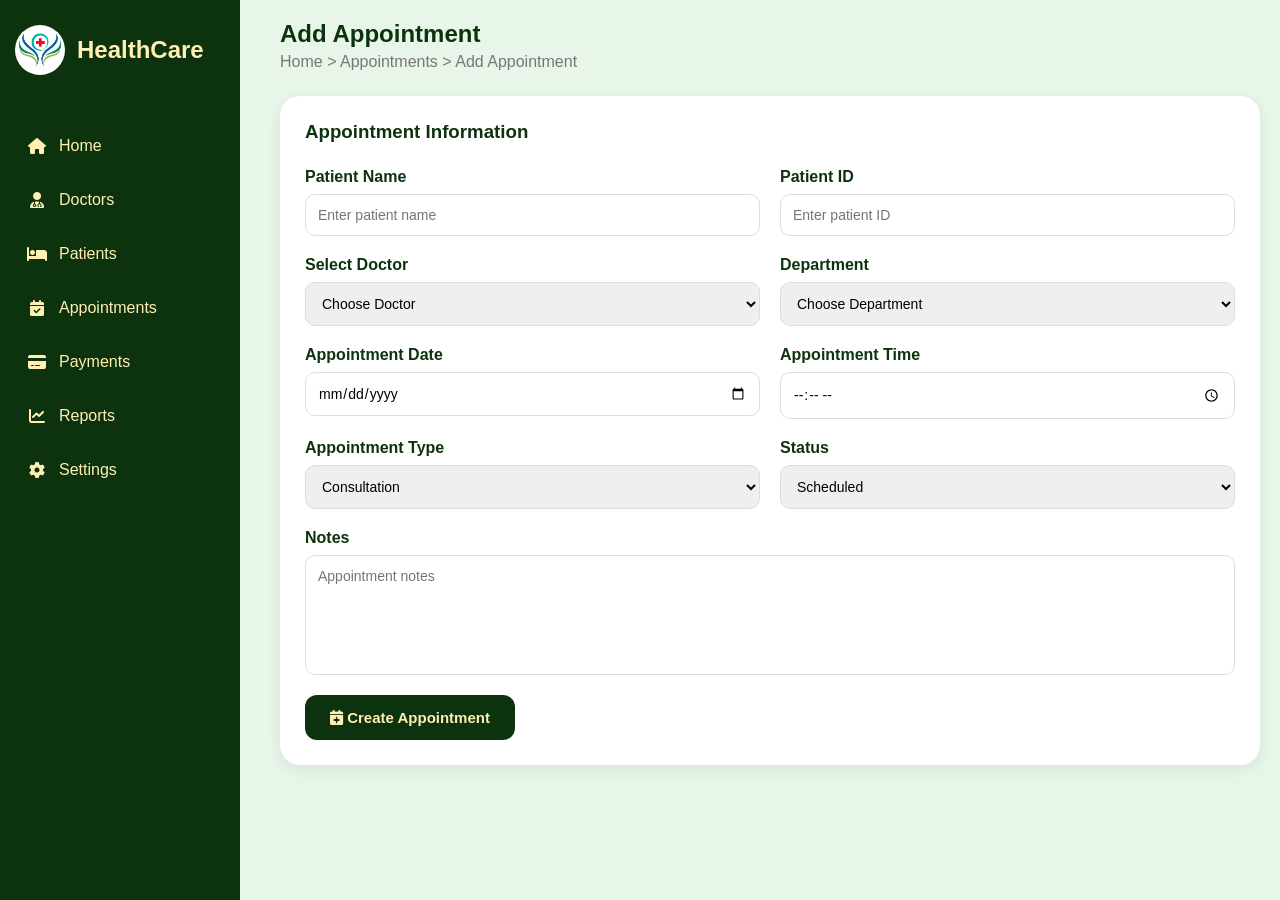
==== add-appointment.html @ 7341560a "update project" ====
<!DOCTYPE html>
<html lang="en">
<head>
    <meta charset="UTF-8">
    <meta name="viewport" content="width=device-width, initial-scale=1.0">
    <title>Hospital Management System</title>

    <link rel="stylesheet" href="style.css">

    <link rel="stylesheet"
    href="https://cdnjs.cloudflare.com/ajax/libs/font-awesome/6.5.2/css/all.min.css">

<style>
*{
    margin:0;
    padding:0;
    box-sizing:border-box;
    font-family:Arial, sans-serif;
}

body{
    background:#e8f6e9;
}

.dashboard{
    display:flex;
    min-height:100vh;
}

/* menu */

.sidebar{
    width:240px;
    background:#0d330e;
    color:#ffefb3;
    padding:25px 15px;
    position:fixed;
    top:0;
    left:0;
    height:100vh;
}

.logo{
    display:flex;
    align-items:center;
    gap:12px;
    margin-bottom:50px;
}

.logo img{
    width:50px;
    height:50px;
    object-fit:contain;
}

.logo span{
    font-size:24px;
    font-weight:bold;
}

.menu{
    list-style:none;
}

.menu li{
    margin-bottom:12px;
}

.menu li a{
    display:flex;
    align-items:center;
    gap:12px;
    text-decoration:none;
    color:#ffefb3;
    padding:12px;
    border-radius:10px;
    transition:.3s;
}

.menu li a:hover{
    background:#ffefb3;
    color:#0d330e;
}

.menu li a i{
    width:20px;
    text-align:center;
}

/* main */

.main-content{
    margin-left:260px;
    width:calc(100% - 260px);
    padding:20px;
    box-sizing: border-box;
}
.appointment-page{
    display:flex;
    flex-direction:column;
    gap:25px;
}

.page-header h2{
    color:#0d330e;
    margin-bottom:5px;
}

.page-header p{
    color:#777;
}

.appointment-card{
    background:#fff;
    padding:25px;
    border-radius:20px;
    box-shadow:0 4px 15px rgba(0,0,0,.08);
}

.appointment-card h3{
    color:#0d330e;
    margin-bottom:25px;
}

.appointment-form{
    display:grid;
    grid-template-columns:repeat(2,1fr);
    gap:20px;
}

.form-group{
    display:flex;
    flex-direction:column;
}

.form-group label{
    margin-bottom:8px;
    color:#0d330e;
    font-weight:600;
}

.form-group input,
.form-group select,
.form-group textarea{
    padding:12px;
    border:1px solid #ddd;
    border-radius:10px;
    outline:none;
    font-size:14px;
}

.form-group input:focus,
.form-group select:focus,
.form-group textarea:focus{
    border-color:#0d330e;
}

.form-group textarea{
    height:120px;
    resize:none;
}

.full-width{
    grid-column:1 / -1;
}

.save-btn{
    background:#0d330e;
    color:#ffefb3;
    border:none;
    padding:14px 25px;
    border-radius:12px;
    cursor:pointer;
    font-size:15px;
    font-weight:bold;
}

.save-btn:hover{
    background:#145017;
}
</style>
</head>
<body>
    <div class="dashboard">
        <aside class="sidebar">
            <div class="logo">
                <img src="pic/abstract-wings-cross-healthcare-icon_1034893-5577.jpg" alt="">
                <span>HealthCare</span>
            </div>
            <ul class="menu">
                <li>
                    <a href="index.html">
                        <i class="fa-solid fa-house"></i>
                        Home
                    </a>
                </li>
                <li>
                    <a href="doctors.html">
                        <i class="fa-solid fa-user-doctor"></i>
                        Doctors
                    </a>
                </li>
                <li>
                    <a href="patients.html">
                        <i class="fa-solid fa-bed"></i>
                        Patients
                    </a>
                </li>
                <li>
                    <a href="appointment.html">
                        <i class="fa-solid fa-calendar-check"></i>
                        Appointments
                    </a>
                </li>
                <li>
                    <a href="patients.html">
                        <i class="fa-solid fa-credit-card"></i>
                        Payments
                    </a>
                </li>
                <li>
                    <a href="report.html">
                        <i class="fa-solid fa-chart-line"></i>
                        Reports
                    </a>
                </li>
                <li>
                    <a href="setting.html">
                        <i class="fa-solid fa-gear"></i>
                        Settings
                    </a>
                </li>
            </ul>
        </aside>
        <main class="main-content">
            <div class="appointment-page">

                <div class="page-header">
                    <div>
                        <h2>Add Appointment</h2>
                        <p>Home > Appointments > Add Appointment</p>
                    </div>
                </div>
            
                <div class="appointment-card">
            
                    <h3>Appointment Information</h3>
            
                    <form class="appointment-form">
            
                        <div class="form-group">
                            <label>Patient Name</label>
                            <input type="text" placeholder="Enter patient name">
                        </div>
            
                        <div class="form-group">
                            <label>Patient ID</label>
                            <input type="text" placeholder="Enter patient ID">
                        </div>
            
                        <div class="form-group">
                            <label>Select Doctor</label>
                            <select>
                                <option>Choose Doctor</option>
                                <option>Dr. Sarah Johnson</option>
                                <option>Dr. Michael Brown</option>
                                <option>Dr. David Wilson</option>
                            </select>
                        </div>
            
                        <div class="form-group">
                            <label>Department</label>
                            <select>
                                <option>Choose Department</option>
                                <option>Cardiology</option>
                                <option>Neurology</option>
                                <option>Orthopedics</option>
                                <option>Dermatology</option>
                            </select>
                        </div>
            
                        <div class="form-group">
                            <label>Appointment Date</label>
                            <input type="date">
                        </div>
            
                        <div class="form-group">
                            <label>Appointment Time</label>
                            <input type="time">
                        </div>
            
                        <div class="form-group">
                            <label>Appointment Type</label>
                            <select>
                                <option>Consultation</option>
                                <option>Follow Up</option>
                                <option>Emergency</option>
                                <option>Checkup</option>
                            </select>
                        </div>
            
                        <div class="form-group">
                            <label>Status</label>
                            <select>
                                <option>Scheduled</option>
                                <option>Pending</option>
                                <option>Completed</option>
                                <option>Cancelled</option>
                            </select>
                        </div>
            
                        <div class="form-group full-width">
                            <label>Notes</label>
                            <textarea placeholder="Appointment notes"></textarea>
                        </div>
            
                        <div class="full-width">
                            <button type="submit" class="save-btn">
                                <i class="fa-solid fa-calendar-plus"></i>
                                Create Appointment
                            </button>
                        </div>
            
                    </form>
            
                </div>
            
            </div>
        </main>
</body>
</html>
---- style.css ----
*{
    margin:0;
    padding:0;
    box-sizing:border-box;
    font-family:Arial, sans-serif;
}

body{
    background:#e8f6e9;
}

.dashboard{
    display:flex;
    min-height:100vh;
}

/* menu*/

.sidebar{
    width:240px;
    background:#0d330e;
    color:#ffefb3;
    padding:25px 15px;
    position:fixed;
    top:0;
    left:0;
    height:100vh;
}

.logo{
    display:flex;
    align-items:center;
    gap:12px;
    margin-bottom:50px;
}

.logo img{
    width:50px;
    height:50px;
    border-radius: 50%;
    object-fit:contain;
}

.logo span{
    font-size:24px;
    font-weight:bold;
}

.menu{
    list-style:none;
}

.menu li{
    margin-bottom:12px;
}

.menu li a{
    display:flex;
    align-items:center;
    gap:12px;
    text-decoration:none;
    color:#ffefb3;
    padding:12px;
    border-radius:10px;
    transition:.3s;
}

.menu li a:hover{
    background:#ffefb3;
    color:#0d330e;
}

.menu li a i{
    width:20px;
    text-align:center;
}

/* main */

.main-content{
    margin-left:240px;
    width:calc(100% - 240px);
    padding:25px;
    box-sizing: border-box;
}

.top-bar{
    display:flex;
    justify-content:space-between;
    align-items:center;
    margin-bottom:30px;
}

.top-bar h2{
    color:#0d330e;
    margin-bottom:5px;
}

.top-bar p{
    color:#666;
}

.top-right{
    display:flex;
    align-items:center;
    gap:20px;
}
.search{
    position:relative;
}

.search i{
    position:absolute;
    left:15px;
    top:50%;
    transform:translateY(-50%);
    color:#888;
}

.search input{
    width:320px;
    padding:12px 15px 12px 45px;
    border:none;
    border-radius:30px;
    outline:none;
    background:white;
    box-shadow:0 3px 12px rgba(0,0,0,.08);
}
.admin-box{
    display:flex;
    align-items:center;
    gap:12px;
    background:white;
    padding:10px 15px;
    border-radius:15px;
    box-shadow:0 3px 10px rgba(0,0,0,.08);
}

.admin-box img{
    width:45px;
    height:45px;
    border-radius:50%;
}

.admin-info h4{
    color:#0d330e;
    margin-bottom:2px;
}

.admin-info p{
    font-size:12px;
    color:#777;
}

.admin-box i{
    color:#0d330e;
}
.cards{
    display:flex;
    gap:20px;
    margin-bottom:30px;
}

.card{
    flex:1;
    background:white;
    padding:20px;
    border-radius:15px;
    position:relative;
    box-shadow:0 3px 12px rgba(0,0,0,.08);
    border-top:5px solid #0d330e;
    transition:.3s;
}

.card:hover{
    transform:translateY(-5px);
}

.card h3{
    color:#666;
    margin-bottom:10px;
}

.card h1{
    color:#0d330e;
}

.card-icon{
    position:absolute;
    top:20px;
    right:20px;
    width:50px;
    height:50px;
    background:#e8f6e9;
    border-radius:50%;
    display:flex;
    justify-content:center;
    align-items:center;
}

.card-icon i{
    color:#0d330e;
    font-size:22px;
}

.dashboard-container{
    display:grid;
    grid-template-columns:2fr 1fr;
    gap:20px;
    margin-top:20px;
    flex-wrap: wrap;
}


.card-header{
    padding:15px 20px;
    border-bottom:1px solid #eee;
    display:flex;
    justify-content:space-between;
    align-items:center;
}

.card-header button{
    background:#0d330e;
    color:white;
    border:none;
    padding:8px 14px;
    border-radius:4px;
    cursor:pointer;
}

.appointment{
    display:flex;
    justify-content:space-between;
    align-items:center;
    padding:15px 20px;
    color: #0d330e;
    border-bottom:1px solid #eee;
}

.avatar{
    width:40px;
    height:40px;
    border-radius:50%;
    background:#0d330e;
    display:flex;
    color: #ffefb3;
    justify-content:center;
    align-items:center;
    font-weight:bold;
}

.take-btn{
    border:2px solid #0d330e;
    background:white;
    color:#0d330e;
    padding:8px 12px;
    border-radius:4px;
    cursor:pointer;
}

.doctor-list{
    max-height:300px;
    overflow-y:auto;
    padding:15px;
    color: #0d330e;
}

.doctor{
    display:flex;
    align-items:center;
    gap:10px;
    margin-bottom:15px;
}

.doctor img{
    width:45px;
    height:45px;
    border-radius:50%;
}

table{
    width:100%;
    border-collapse:collapse;
    color: #0d330e;
}

th,td{
    padding:15px;
    text-align:left;
    border-bottom:1px solid #eee;
}

.badge{
    padding:6px 12px;
    border-radius:20px;
    color: #000;;
    font-size:12px;
}

.yellow{
    border: 2px solid yellow;
}

.red{
    border: 2px solid red;
}

.green{
    border: 2px solid green;
}
.bottom-section{
    display:grid;
    grid-template-columns:2fr 1fr;
    gap:20px;
    margin-top:20px;
}



.hospital-management{
    height:fit-content;
}

.management-content{
    padding:0px;
}

.progress-item{
    margin-bottom:18px;
}

.progress-info{
    display:flex;
    justify-content:space-between;
    margin-bottom:6px;
    font-size:13px;
    font-weight:600;
    color: #0d330e;
}

.progress-bar{
    width:100%;
    height:24px;
    background:#ececec;
    border-radius:5px;
    overflow:hidden;
}

.progress-fill{
    height:100%;
    background: #0d330e;
    display:flex;
    align-items:center;
    justify-content:flex-end;
}



@media(max-width:900px){

    .dashboard-container{
        grid-template-columns:1fr;
    }

}
@media (max-width:1024px){

    .cards{
        flex-wrap:wrap;
    }

    .card{
        min-width:45%;
    }

    .search input{
        width:220px;
    }

    .top-bar{
        flex-wrap:wrap;
        gap:20px;
    }
}
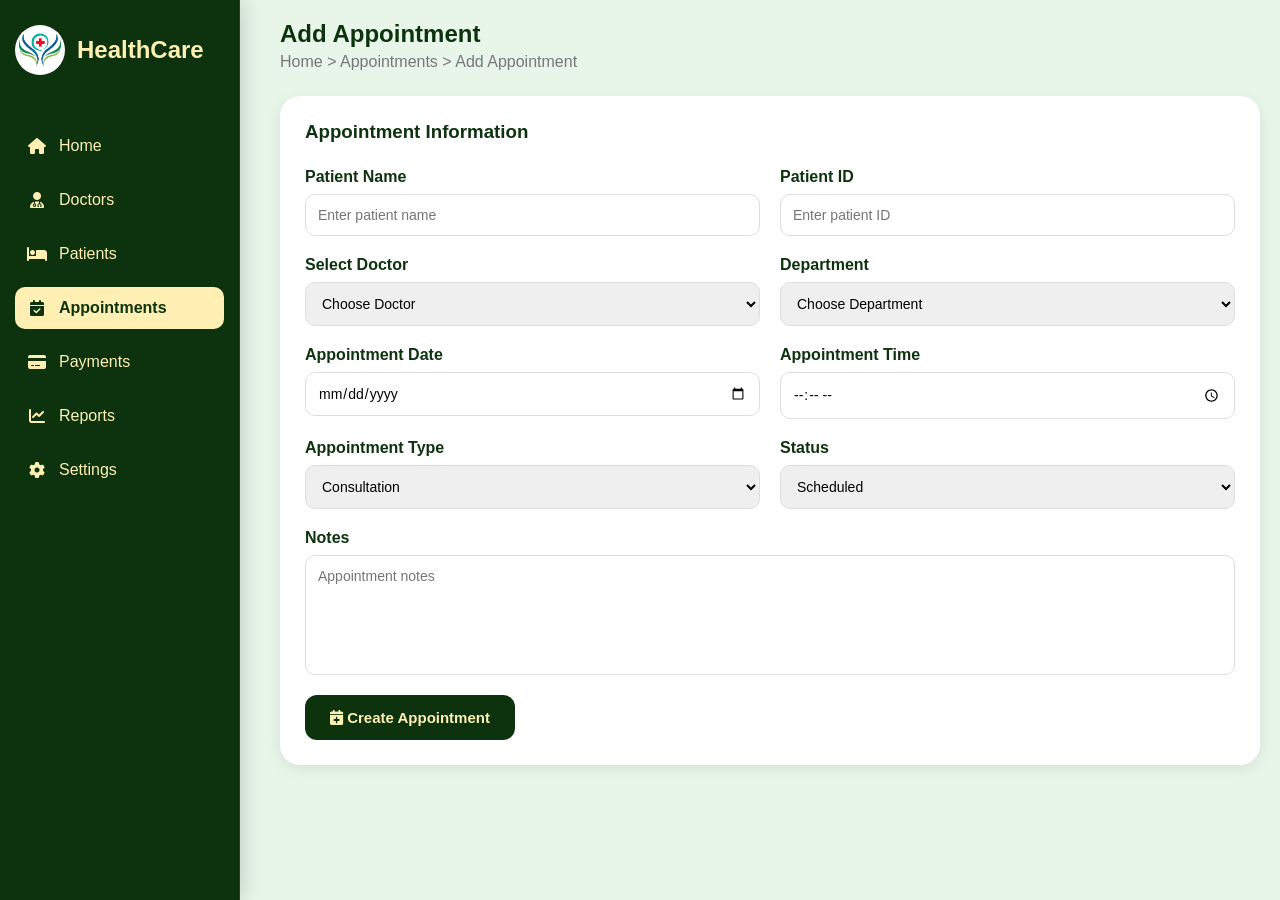
==== commit 394cd61c: "update project" ====
--- a/add-appointment.html
+++ b/add-appointment.html
@@ -80,6 +80,12 @@
 .menu li a:hover{
     background:#ffefb3;
     color:#0d330e;
+}
+.menu li a:hover,
+.menu li a.active{
+    background: #ffefb3;
+    color: #0d330e;
+    font-weight: 600;
 }
 
 .menu li a i{
@@ -207,7 +213,7 @@
                     </a>
                 </li>
                 <li>
-                    <a href="appointment.html">
+                    <a class="active" href="appointment.html">
                         <i class="fa-solid fa-calendar-check"></i>
                         Appointments
                     </a>
--- a/style.css
+++ b/style.css
@@ -25,6 +25,8 @@
     top:0;
     left:0;
     height:100vh;
+    border-right: 1px solid rgba(255, 255, 255, .08);
+    box-shadow: 4px 0 20px rgba(0,0,0,.15);
 }
 
 .logo{
@@ -65,21 +67,29 @@
     transition:.3s;
 }
 
+
 .menu li a:hover{
     background:#ffefb3;
     color:#0d330e;
 }
 
+.menu li a:hover,
+.menu li a.active{
+    background: #ffefb3;
+    color: #0d330e;
+    font-weight: 600;
+}
 .menu li a i{
     width:20px;
     text-align:center;
 }
 
+
 /* main */
 
 .main-content{
-    margin-left:240px;
-    width:calc(100% - 240px);
+    margin-left:260px;
+    width:calc(100% - 260px);
     padding:25px;
     box-sizing: border-box;
 }
@@ -94,6 +104,7 @@
 .top-bar h2{
     color:#0d330e;
     margin-bottom:5px;
+    
 }
 
 .top-bar p{
@@ -120,11 +131,14 @@
 .search input{
     width:320px;
     padding:12px 15px 12px 45px;
-    border:none;
+    border:1px solid #e5e7eb;
     border-radius:30px;
     outline:none;
     background:white;
     box-shadow:0 3px 12px rgba(0,0,0,.08);
+}
+.search input:focus{
+    border-color: #0d330e;
 }
 .admin-box{
     display:flex;
@@ -169,11 +183,12 @@
     position:relative;
     box-shadow:0 3px 12px rgba(0,0,0,.08);
     border-top:5px solid #0d330e;
-    transition:.3s;
+    transition:all 0.3s ease;
 }
 
 .card:hover{
-    transform:translateY(-5px);
+    transform:translateY(-8px) scale(1.03);
+    box-shadow: 0 20px 40px rgba(0, 0, 0, 0.15);
 }
 
 .card h3{
@@ -203,10 +218,11 @@
     font-size:22px;
 }
 
+
 .dashboard-container{
     display:grid;
     grid-template-columns:2fr 1fr;
-    gap:20px;
+    gap:30px;
     margin-top:20px;
     flex-wrap: wrap;
 }
@@ -236,8 +252,12 @@
     padding:15px 20px;
     color: #0d330e;
     border-bottom:1px solid #eee;
-}
-
+    transition:all 0.3s ease;
+}
+.appointment h4{
+    font-size: 16px;
+    font-weight: 700;
+}
 .avatar{
     width:40px;
     height:40px;
@@ -248,7 +268,14 @@
     justify-content:center;
     align-items:center;
     font-weight:bold;
-}
+    
+}
+
+
+
+
+
+
 
 .take-btn{
     border:2px solid #0d330e;
@@ -257,6 +284,20 @@
     padding:8px 12px;
     border-radius:4px;
     cursor:pointer;
+    transition:all 0.3s ease;
+    
+}
+.appointment:hover{
+    background: #eeeeee;
+    transform:translateY(-8px) scale(1.03);
+    box-shadow: 0 20px 40px rgba(0, 0, 0, 0.15);
+}
+.take-btn:hover{
+    
+    border:2px solid #0d330e;
+    background: #ffffff;
+    transform:translateY(-8px) scale(1.03);
+    box-shadow: 0 20px 40px rgba(0, 0, 0, 0.15);
 }
 
 .doctor-list{
@@ -270,13 +311,27 @@
     display:flex;
     align-items:center;
     gap:10px;
-    margin-bottom:15px;
-}
+    margin-bottom:20px;
+    transition:all 0.3s ease;
+    padding: 5px;
+}
+.doctor h4{
+    font-size: 16px;
+    font-weight: 700;
+}
+
 
 .doctor img{
     width:45px;
     height:45px;
-    border-radius:50%;
+    border-radius: 10px;
+    
+}
+.doctor:hover{
+    background: #eeeeee;
+    transform:translateY(-8px) scale(1.03);
+    box-shadow: 0 20px 10px rgba(0, 0, 0, 0.15);
+    border-radius: 10px;
 }
 
 table{
@@ -288,7 +343,17 @@
 th,td{
     padding:15px;
     text-align:left;
+    transition: .2s;
     border-bottom:1px solid #eee;
+}
+tr{
+    transition:all 0.3s ease;
+}
+tr:hover{
+    background: #eeeeee;
+    transform:translateY(-8px) scale(1.03);
+    box-shadow: 0 20px 40px rgba(0, 0, 0, 0.15);
+    
 }
 
 .badge{
@@ -312,8 +377,8 @@
 .bottom-section{
     display:grid;
     grid-template-columns:2fr 1fr;
-    gap:20px;
-    margin-top:20px;
+    gap:30px;
+    margin-top:30px;
 }
 
 
